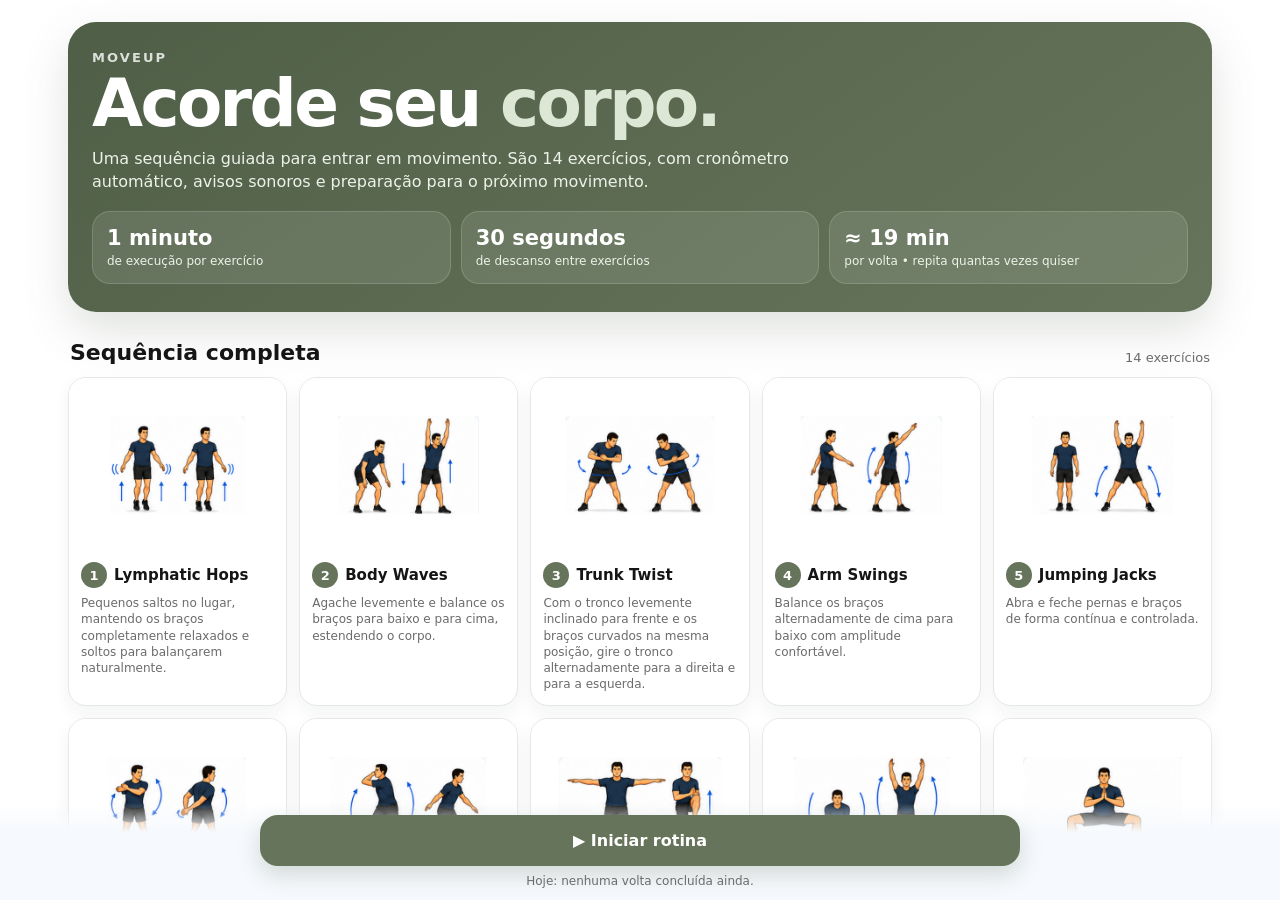
==== routine.html @ 20428448 "Add themed workout launcher" ====
<!doctype html>
<html lang="pt-BR">
<head>
  <meta charset="utf-8" />
  <meta name="viewport" content="width=device-width,initial-scale=1,viewport-fit=cover" />
  <meta name="theme-color" content="#4f5e46" />
  <title>MoveUp — Treino</title>
  <style>
    html,body{margin:0;width:100%;height:100%;overflow:hidden;background:#fff}
    iframe{display:block;width:100%;height:100dvh;border:0;background:#fff}
  </style>
</head>
<body>
  <iframe id="workoutFrame" src="workout.html" title="Treino MoveUp" allow="screen-wake-lock"></iframe>
  <script>
    const frame=document.getElementById('workoutFrame');
    frame.addEventListener('load',()=>{
      try{
        const doc=frame.contentDocument;
        if(!doc || doc.getElementById('moveupGreenTheme')) return;
        const link=doc.createElement('link');
        link.id='moveupGreenTheme';
        link.rel='stylesheet';
        link.href='moveup-theme.css';
        doc.head.appendChild(link);
        const meta=doc.querySelector('meta[name="theme-color"]');
        if(meta) meta.setAttribute('content','#4f5e46');
      }catch(e){ console.error('MoveUp theme injection failed',e); }
    });
  </script>
</body>
</html>
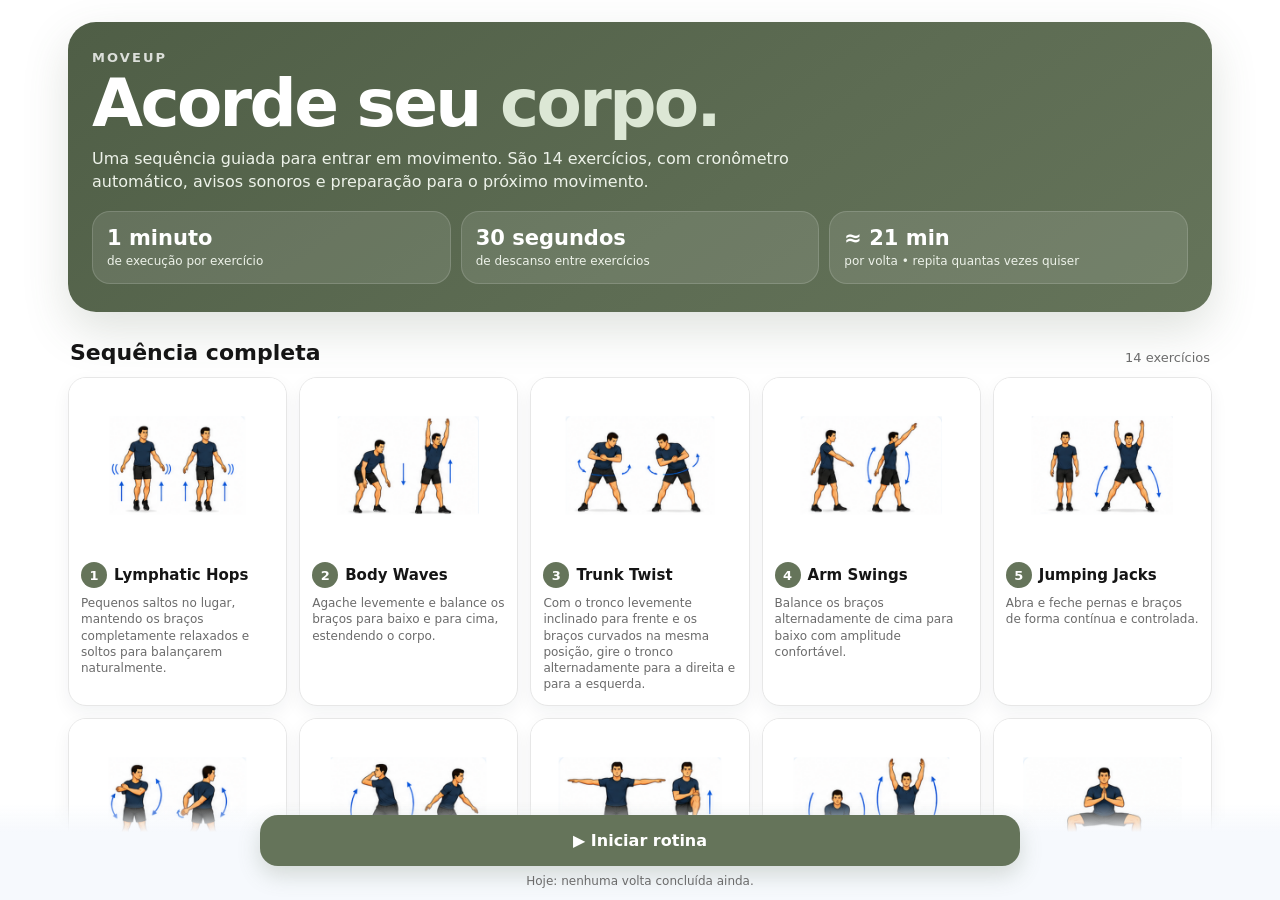
==== commit 632e3ef6: "Update MoveUp routine duration to 21 minutes" ====
--- a/routine.html
+++ b/routine.html
@@ -13,19 +13,195 @@
 <body>
   <iframe id="workoutFrame" src="workout.html" title="Treino MoveUp" allow="screen-wake-lock"></iframe>
   <script>
+    const PROFILE_KEY='moveup_profile_v1';
+    const EXERCISE_IMAGE_NAMES={
+      'Lymphatic Hops':'LymphaticHops',
+      'Body Waves':'BodyWaves',
+      'Trunk Twist':'TrunkTwist',
+      'Arm Swings':'ArmSwings',
+      'Jumping Jacks':'JumpingJacks',
+      'Dead Arms':'DeadArms',
+      'Golf Swing':'GolfSwing',
+      'Marches':'Marches',
+      'Ballet Squats':'BalletSquats',
+      'Horseback Stance':'HorsebackStance',
+      'Sit-Up':'SitUp',
+      'Abdominal Plank':'Plank',
+      'Push Ups':'PushUps',
+      'Pull-Up / Chin-Up':'PullUp'
+    };
+    const EXERCISE_ORDER=Object.keys(EXERCISE_IMAGE_NAMES);
+
+    function getSavedProfile(){
+      try{return JSON.parse(localStorage.getItem(PROFILE_KEY)||'{}')}catch(_){return {}}
+    }
+
+    function getAvatarExerciseImage(exerciseName){
+      const profile=getSavedProfile();
+      const stem=EXERCISE_IMAGE_NAMES[String(exerciseName||'').trim()];
+      if(!stem || !profile.sex || !profile.avatar) return '';
+      return `avatar/${stem}_${profile.sex}_${profile.avatar}.jpg`;
+    }
+
+    function applyAvatarImages(doc){
+      const profile=getSavedProfile();
+      if(!profile.sex || !profile.avatar) return;
+
+      doc.querySelectorAll('.card').forEach(card=>{
+        const title=card.querySelector('.card-title')?.textContent?.trim();
+        const img=card.querySelector('img');
+        const src=getAvatarExerciseImage(title);
+        if(img && src && img.getAttribute('src')!==src){
+          img.src=src;
+          img.alt=`${title} — avatar selecionado`;
+        }
+      });
+
+      const nameEl=doc.getElementById('exerciseName');
+      const imageEl=doc.getElementById('exerciseImage');
+      const currentName=nameEl?.textContent?.trim();
+      const currentSrc=getAvatarExerciseImage(currentName);
+      if(imageEl && currentSrc && imageEl.getAttribute('src')!==currentSrc){
+        imageEl.src=currentSrc;
+        imageEl.alt=`${currentName} — avatar selecionado`;
+      }
+    }
+
+    function updateDurationSummary(doc){
+      doc.querySelectorAll('.rule strong').forEach(el=>{
+        if(el.textContent.includes('19 min')) el.textContent='≈ 21 min';
+      });
+    }
+
+    function installNavigationLogic(doc){
+      if(doc.getElementById('moveupNavigationLogic')) return;
+      const script=doc.createElement('script');
+      script.id='moveupNavigationLogic';
+      script.textContent=`
+        (function(){
+          window.moveupJumpExercise=function(delta){
+            try{
+              if(!['countdown','exercise','rest','paused'].includes(phase)) return;
+              const target=Math.max(0,Math.min(EXERCISES.length-1,current+(Number(delta)||0)));
+              if(target===current) return;
+              clearInterval(timerId);
+              current=target;
+              phase='exercise';
+              inferPausedPhase='exercise';
+              pausedRemaining=0;
+              phaseDuration=WORK;
+              deadline=performance.now()+WORK*1000;
+              lastBeepSecond=WORK;
+              $('pauseBtn').textContent='Ⅱ Pausar';
+              requestWakeLock();
+              renderWorkout(WORK);
+              startTicker();
+            }catch(e){console.error('MoveUp exercise navigation failed',e)}
+          };
+        })();
+      `;
+      doc.body.appendChild(script);
+    }
+
+    function updateNavButtons(doc){
+      const currentName=doc.getElementById('exerciseName')?.textContent?.trim();
+      const index=EXERCISE_ORDER.indexOf(currentName);
+      const prev=doc.getElementById('prevExerciseBtn');
+      const next=doc.getElementById('nextExerciseBtn');
+      if(prev) prev.disabled=index<=0;
+      if(next) next.disabled=index<0 || index>=EXERCISE_ORDER.length-1;
+    }
+
+    function enhanceWorkoutUI(doc){
+      const visual=doc.querySelector('.visual-wrap');
+      const desc=doc.getElementById('exerciseDesc');
+      const detailArea=visual?.nextElementSibling;
+      const timerArea=detailArea?.querySelector('.timer-area');
+
+      if(desc && detailArea && timerArea && !doc.getElementById('moveupInstruction')){
+        const instruction=doc.createElement('div');
+        instruction.id='moveupInstruction';
+        instruction.className='moveup-instruction';
+        detailArea.insertBefore(instruction,timerArea);
+        instruction.appendChild(desc);
+      }
+
+      const controls=doc.querySelector('.controls');
+      const pause=doc.getElementById('pauseBtn');
+      const restart=doc.getElementById('restartBtn');
+      if(controls && pause && restart && !doc.getElementById('prevExerciseBtn')){
+        const prev=doc.createElement('button');
+        prev.id='prevExerciseBtn';
+        prev.type='button';
+        prev.className='control moveup-nav';
+        prev.setAttribute('aria-label','Voltar ao exercício anterior');
+        prev.title='Exercício anterior';
+        prev.textContent='←';
+
+        const next=doc.createElement('button');
+        next.id='nextExerciseBtn';
+        next.type='button';
+        next.className='control moveup-nav';
+        next.setAttribute('aria-label','Avançar para o próximo exercício');
+        next.title='Próximo exercício';
+        next.textContent='→';
+
+        controls.insertBefore(prev,pause);
+        controls.appendChild(next);
+        prev.addEventListener('click',()=>frame.contentWindow.moveupJumpExercise?.(-1));
+        next.addEventListener('click',()=>frame.contentWindow.moveupJumpExercise?.(1));
+      }
+      updateNavButtons(doc);
+    }
+
     const frame=document.getElementById('workoutFrame');
     frame.addEventListener('load',()=>{
       try{
         const doc=frame.contentDocument;
-        if(!doc || doc.getElementById('moveupGreenTheme')) return;
-        const link=doc.createElement('link');
-        link.id='moveupGreenTheme';
-        link.rel='stylesheet';
-        link.href='moveup-theme.css';
-        doc.head.appendChild(link);
+        if(!doc) return;
+
+        if(!doc.getElementById('moveupGreenTheme')){
+          const link=doc.createElement('link');
+          link.id='moveupGreenTheme';
+          link.rel='stylesheet';
+          link.href='moveup-theme.css';
+          doc.head.appendChild(link);
+        }
+
         const meta=doc.querySelector('meta[name="theme-color"]');
         if(meta) meta.setAttribute('content','#4f5e46');
-      }catch(e){ console.error('MoveUp theme injection failed',e); }
+
+        updateDurationSummary(doc);
+        installNavigationLogic(doc);
+        enhanceWorkoutUI(doc);
+        applyAvatarImages(doc);
+
+        setTimeout(()=>{
+          updateDurationSummary(doc);
+          enhanceWorkoutUI(doc);
+          applyAvatarImages(doc);
+        },0);
+        setTimeout(()=>{
+          updateDurationSummary(doc);
+          enhanceWorkoutUI(doc);
+          applyAvatarImages(doc);
+        },250);
+
+        const nameEl=doc.getElementById('exerciseName');
+        if(nameEl){
+          new MutationObserver(()=>{
+            applyAvatarImages(doc);
+            updateNavButtons(doc);
+          }).observe(nameEl,{childList:true,subtree:true,characterData:true});
+        }
+
+        const grid=doc.getElementById('exerciseGrid');
+        if(grid){
+          new MutationObserver(()=>applyAvatarImages(doc)).observe(grid,{childList:true,subtree:true});
+        }
+      }catch(e){
+        console.error('MoveUp integration failed',e);
+      }
     });
   </script>
 </body>
